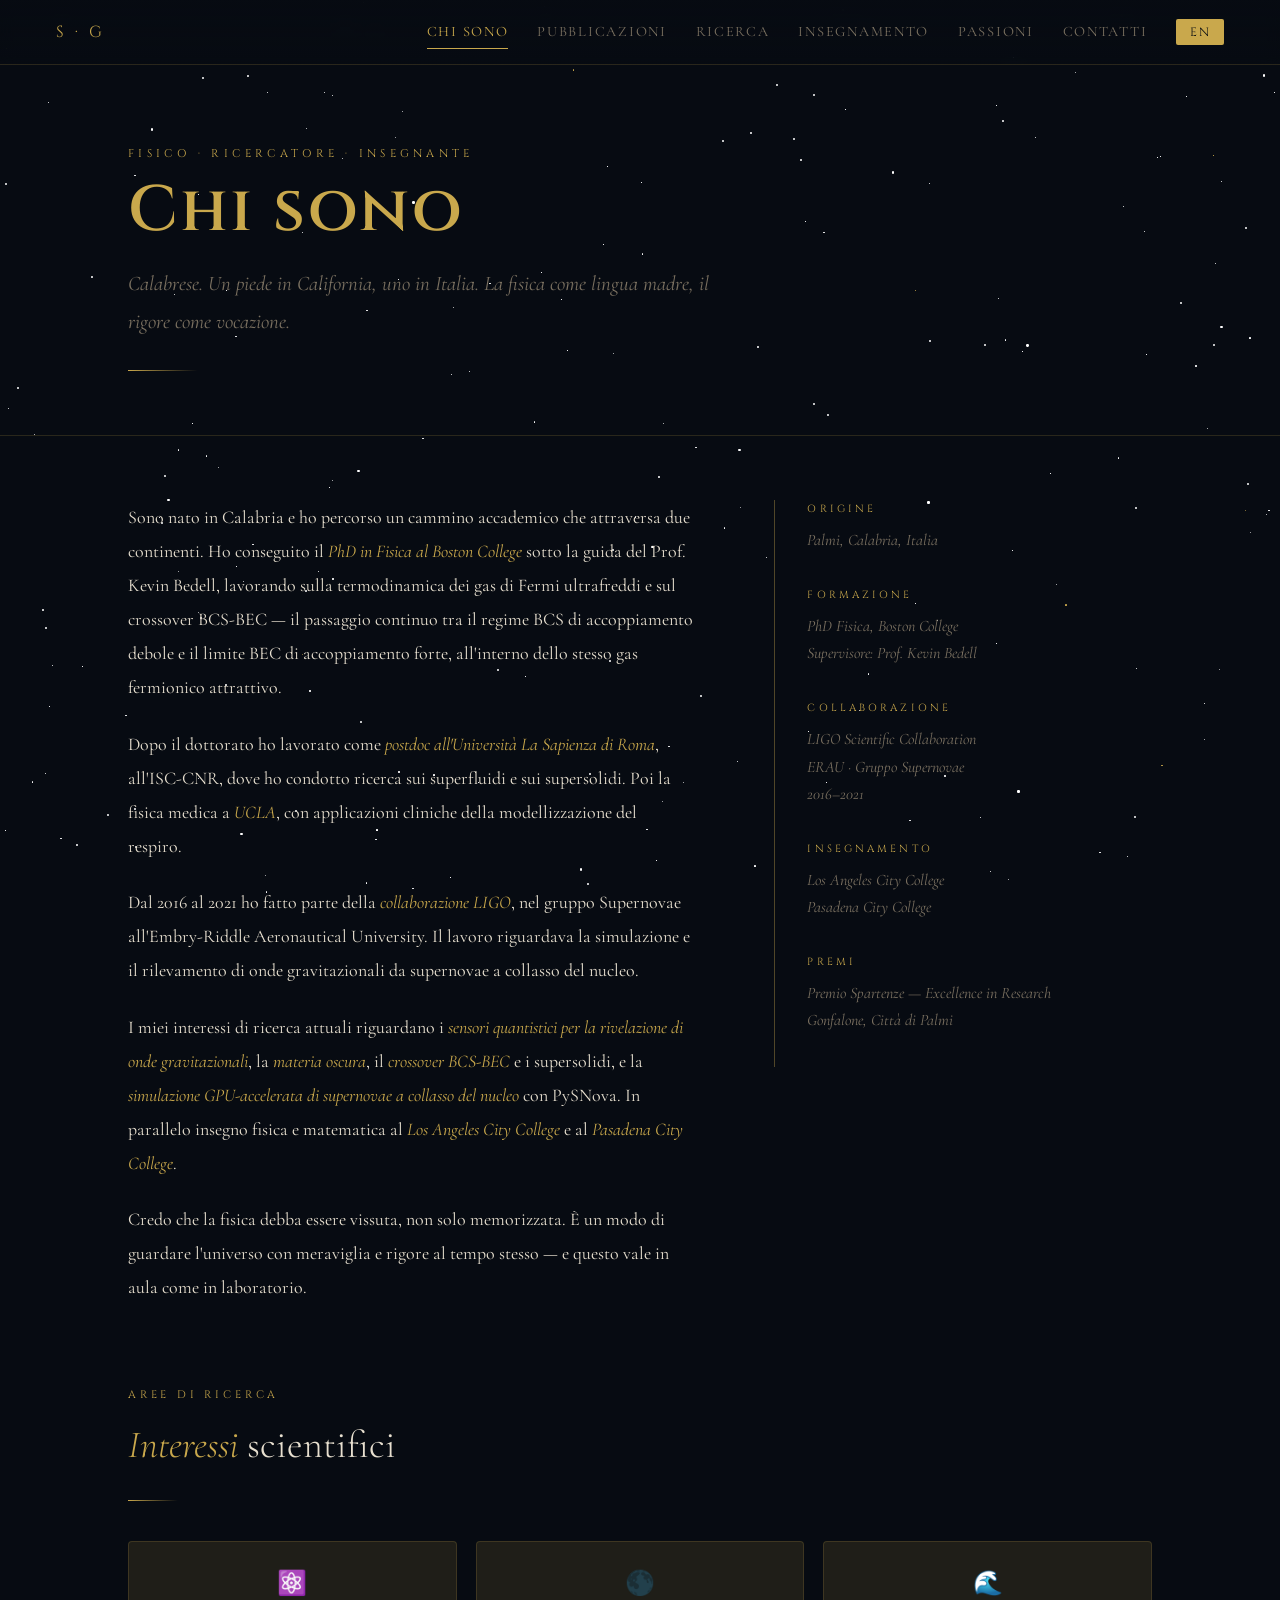
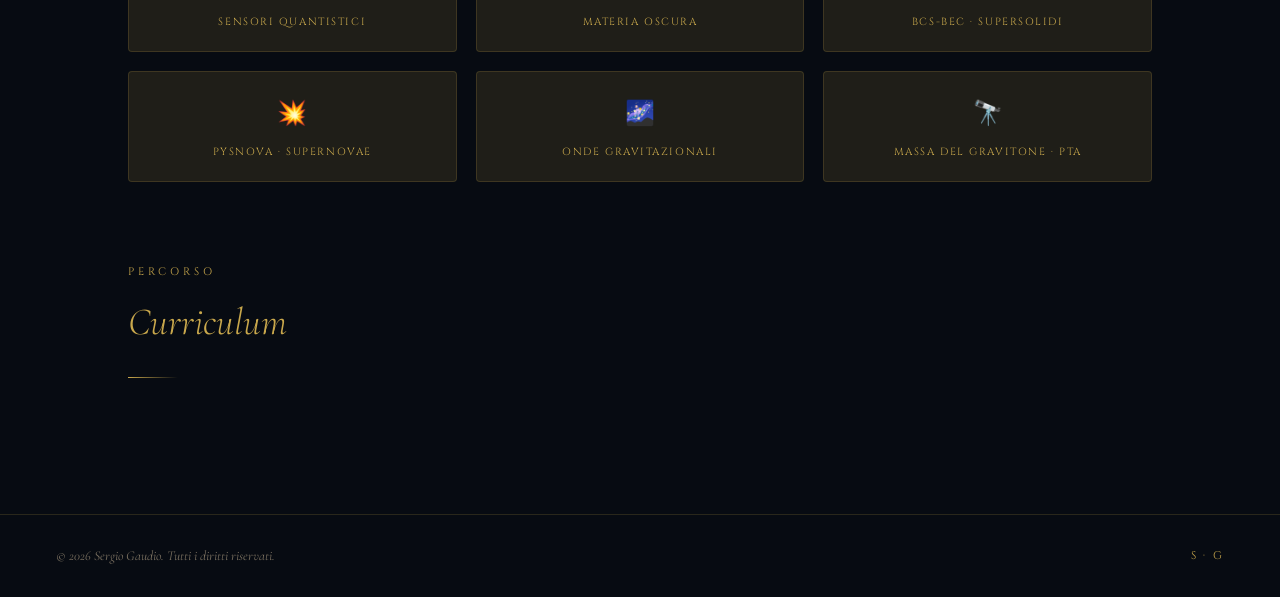
==== about.html @ cd394ae9 "Add files via upload" ====
<!DOCTYPE html>
<html lang="it" data-lang="it">
<head>
<meta charset="UTF-8">
<meta name="viewport" content="width=device-width, initial-scale=1.0">
<title>Chi sono — Sergio Gaudio</title>
<link rel="stylesheet" href="style.css">
<style>
.bio-grid {
  display:grid; grid-template-columns:1.5fr 1fr;
  gap:5rem; align-items:start; margin-bottom:5rem;
}
.bio-text p {
  font-family:'Cormorant Garamond',serif; font-size:1.12rem;
  color:var(--text); line-height:1.9; margin-bottom:1.4rem;
}
.bio-text p:last-child { margin-bottom:0; }
.bio-text em { color:var(--gold); font-style:italic; }

.bio-aside {
  border-left:1px solid var(--border2); padding-left:2rem;
  position:sticky; top:7rem;
}
.aside-block { margin-bottom:2rem; }
.aside-label {
  font-family:'Cinzel',serif; font-size:0.65rem; letter-spacing:0.3em;
  color:var(--gold); text-transform:uppercase; margin-bottom:0.5rem;
}
.aside-val {
  font-family:'Cormorant Garamond',serif; font-size:1rem;
  color:var(--text-dim); font-style:italic; line-height:1.7;
}

/* Timeline */
.cv-section { margin-top:5rem; }
.cv-head {
  font-family:'Cinzel',serif; font-size:0.68rem; letter-spacing:0.35em;
  color:var(--gold); text-transform:uppercase; margin-bottom:0.4rem;
}
.cv-title {
  font-family:'Cormorant Garamond',serif; font-size:clamp(1.6rem,3vw,2.4rem);
  font-weight:300; color:var(--text); margin-bottom:0.3rem;
}
.cv-title em { color:var(--gold); font-style:italic; }
.cv-rule { width:50px; height:1px; background:linear-gradient(to right,var(--gold),transparent); margin:1.2rem 0 2.5rem; }

.timeline { position:relative; padding-left:2.8rem; }
.timeline::before {
  content:''; position:absolute; left:0.6rem; top:0.5rem; bottom:0.5rem;
  width:1px; background:linear-gradient(to bottom,var(--gold),rgba(201,168,76,0.05));
}
.tl-item {
  position:relative; margin-bottom:2.5rem;
  opacity:0; transform:translateX(-14px);
  transition:opacity 0.55s ease, transform 0.55s ease;
}
.tl-item.in { opacity:1; transform:none; }
.tl-dot {
  position:absolute; left:-2.8rem; top:0.45rem;
  width:11px; height:11px; border-radius:50%;
  border:2px solid var(--gold); background:var(--bg); transition:background 0.3s;
}
.tl-item:hover .tl-dot { background:var(--gold); }
.tl-yr {
  font-family:'Cinzel',serif; font-size:0.65rem; letter-spacing:0.2em;
  color:var(--gold); text-transform:uppercase; margin-bottom:0.15rem;
}
.tl-role {
  font-family:'Cormorant Garamond',serif; font-size:1.15rem;
  font-weight:500; color:var(--text); margin-bottom:0.12rem;
}
.tl-where {
  font-family:'Cormorant Garamond',serif; font-style:italic;
  font-size:0.95rem; color:var(--text-dim);
}

/* Research fields */
.fields-grid {
  display:grid; grid-template-columns:repeat(3,1fr);
  gap:1.2rem; margin-top:2.5rem;
}
.field-tag {
  border:1px solid var(--border); border-radius:4px;
  padding:1.2rem 1.4rem; text-align:center;
  transition:all 0.3s; background:var(--gold-dim);
}
.field-tag:hover { border-color:var(--border2); background:rgba(201,168,76,0.18); }
.field-icon { font-size:1.5rem; margin-bottom:0.5rem; }
.field-name {
  font-family:'Cinzel',serif; font-size:0.65rem; letter-spacing:0.15em;
  color:var(--gold); text-transform:uppercase;
}

@media(max-width:900px) {
  .bio-grid { grid-template-columns:1fr; gap:3rem; }
  .bio-aside { border-left:none; border-top:1px solid var(--border2); padding-left:0; padding-top:2rem; position:static; }
  .fields-grid { grid-template-columns:1fr 1fr; }
}
@media(max-width:560px) { .fields-grid { grid-template-columns:1fr; } }
</style>
</head>
<body>
<div id="stars"></div>

<nav>
  <a class="nav-logo" href="index.html">S · G</a>
  <div class="nav-links">
    <a href="about.html" class="active" data-it="Chi sono" data-en="About">Chi sono</a>
    <a href="publications.html" data-it="Pubblicazioni" data-en="Publications">Pubblicazioni</a>
    <a href="research.html" data-it="Ricerca" data-en="Research">Ricerca</a>
    <a href="teaching.html" data-it="Insegnamento" data-en="Teaching">Insegnamento</a>
    <a href="passions.html" data-it="Passioni" data-en="Passions">Passioni</a>
    <a href="contact.html" data-it="Contatti" data-en="Contact">Contatti</a>
    <button class="lang-btn" id="lang-toggle">EN</button>
  </div>
</nav>

<div class="page-hero">
  <div class="page-eyebrow" data-it="Fisico · Ricercatore · Insegnante" data-en="Physicist · Researcher · Educator">Fisico · Ricercatore · Insegnante</div>
  <h1 class="page-title" data-it="<span>Chi sono</span>" data-en="<span>About me</span>"><span>Chi sono</span></h1>
  <p class="page-subtitle"
     data-it="Calabrese. Un piede in California, uno in Italia. La fisica come lingua madre, il rigore come vocazione."
     data-en="From Calabria. One foot in California, one in Italy. Physics as a mother tongue, rigour as a vocation.">
    Calabrese. Un piede in California, uno in Italia. La fisica come lingua madre, il rigore come vocazione.
  </p>
  <div class="page-rule"></div>
</div>

<div class="page-content">

  <div class="bio-grid">
    <div class="bio-text reveal">
      <p data-it="Sono nato in Calabria e ho percorso un cammino accademico che attraversa due continenti. Ho conseguito il <em>PhD in Fisica al Boston College</em> sotto la guida del Prof. Kevin Bedell, lavorando sulla termodinamica dei gas di Fermi ultrafreddi e sul crossover BCS-BEC — il passaggio continuo tra il regime BCS di accoppiamento debole e il limite BEC di accoppiamento forte, all'interno dello stesso gas fermionico attrattivo."
         data-en="I was born in Calabria and followed an academic path across two continents. I earned my <em>PhD in Physics at Boston College</em> under Prof. Kevin Bedell, working on the thermodynamics of ultracold Fermi gases and the BCS-BEC crossover — the continuous evolution between the weak-coupling BCS regime and the strong-coupling BEC limit within the same attractive Fermi gas.">
        Sono nato in Calabria e ho percorso un cammino accademico che attraversa due continenti. Ho conseguito il <em>PhD in Fisica al Boston College</em> sotto la guida del Prof. Kevin Bedell, lavorando sulla termodinamica dei gas di Fermi ultrafreddi e sul crossover BCS-BEC — il passaggio continuo tra il regime BCS di accoppiamento debole e il limite BEC di accoppiamento forte, all'interno dello stesso gas fermionico attrattivo.
      </p>
      <p data-it="Dopo il dottorato ho lavorato come <em>postdoc all'Università La Sapienza di Roma</em>, all'ISC-CNR, dove ho condotto ricerca sui superfluidi e sui supersolidi. Poi la fisica medica a <em>UCLA</em>, con applicazioni cliniche della modellizzazione del respiro."
         data-en="After my doctorate I worked as a <em>postdoc at Università La Sapienza in Rome</em>, at ISC-CNR, working on superfluids and supersolids. Then medical physics at <em>UCLA</em>, with clinical applications of breathing motion modelling.">
        Dopo il dottorato ho lavorato come <em>postdoc all'Università La Sapienza di Roma</em>, all'ISC-CNR, dove ho condotto ricerca sui superfluidi e sui supersolidi. Poi la fisica medica a <em>UCLA</em>, con applicazioni cliniche della modellizzazione del respiro.
      </p>
      <p data-it="Dal 2016 al 2021 ho fatto parte della <em>collaborazione LIGO</em>, nel gruppo Supernovae all'Embry-Riddle Aeronautical University. Il lavoro riguardava la simulazione e il rilevamento di onde gravitazionali da supernovae a collasso del nucleo."
         data-en="From 2016 to 2021 I was part of the <em>LIGO collaboration</em>, in the Supernovae group at Embry-Riddle Aeronautical University. The work concerned the simulation and detection of gravitational waves from core-collapse supernovae.">
        Dal 2016 al 2021 ho fatto parte della <em>collaborazione LIGO</em>, nel gruppo Supernovae all'Embry-Riddle Aeronautical University. Il lavoro riguardava la simulazione e il rilevamento di onde gravitazionali da supernovae a collasso del nucleo.
      </p>
      <p data-it="I miei interessi di ricerca attuali riguardano i <em>sensori quantistici per la rivelazione di onde gravitazionali</em>, la <em>materia oscura</em>, il <em>crossover BCS-BEC</em> e i supersolidi, e la <em>simulazione GPU-accelerata di supernovae a collasso del nucleo</em> con PySNova. In parallelo insegno fisica e matematica al <em>Los Angeles City College</em> e al <em>Pasadena City College</em>."
         data-en="My current research interests include <em>quantum sensors for gravitational wave detection</em>, <em>dark matter</em>, the <em>BCS-BEC crossover</em> and supersolids, and <em>GPU-accelerated core-collapse supernova simulation</em> with PySNova. Alongside this I teach physics and mathematics at <em>Los Angeles City College</em> and <em>Pasadena City College</em>.">
        I miei interessi di ricerca attuali riguardano i <em>sensori quantistici per la rivelazione di onde gravitazionali</em>, la <em>materia oscura</em>, il <em>crossover BCS-BEC</em> e i supersolidi, e la <em>simulazione GPU-accelerata di supernovae a collasso del nucleo</em> con PySNova. In parallelo insegno fisica e matematica al <em>Los Angeles City College</em> e al <em>Pasadena City College</em>.
      </p>
      <p data-it="Credo che la fisica debba essere vissuta, non solo memorizzata. È un modo di guardare l'universo con meraviglia e rigore al tempo stesso — e questo vale in aula come in laboratorio."
         data-en="I believe physics should be lived, not merely memorised. It is a way of seeing the universe with both wonder and rigour — and this holds in the classroom as much as in the laboratory.">
        Credo che la fisica debba essere vissuta, non solo memorizzata. È un modo di guardare l'universo con meraviglia e rigore al tempo stesso — e questo vale in aula come in laboratorio.
      </p>
    </div>

    <div class="bio-aside reveal">
      <div class="aside-block">
        <div class="aside-label" data-it="Origine" data-en="Origin">Origine</div>
        <div class="aside-val">Palmi, Calabria, Italia</div>
      </div>
      <div class="aside-block">
        <div class="aside-label" data-it="Formazione" data-en="Education">Formazione</div>
        <div class="aside-val" data-it="PhD Fisica, Boston College<br>Supervisore: Prof. Kevin Bedell" data-en="PhD Physics, Boston College<br>Advisor: Prof. Kevin Bedell">PhD Fisica, Boston College<br>Supervisore: Prof. Kevin Bedell</div>
      </div>
      <div class="aside-block">
        <div class="aside-label" data-it="Collaborazione" data-en="Collaboration">Collaborazione</div>
        <div class="aside-val" data-it="LIGO Scientific Collaboration<br>ERAU · Gruppo Supernovae<br>2016–2021" data-en="LIGO Scientific Collaboration<br>ERAU · Supernovae group<br>2016–2021">LIGO Scientific Collaboration<br>ERAU · Gruppo Supernovae<br>2016–2021</div>
      </div>
      <div class="aside-block">
        <div class="aside-label" data-it="Insegnamento" data-en="Teaching">Insegnamento</div>
        <div class="aside-val" data-it="Los Angeles City College<br>Pasadena City College" data-en="Los Angeles City College<br>Pasadena City College">Los Angeles City College<br>Pasadena City College</div>
      </div>
      <div class="aside-block">
        <div class="aside-label" data-it="Premi" data-en="Awards">Premi</div>
        <div class="aside-val" data-it="Premio Spartenze — Excellence in Research<br>Gonfalone, Città di Palmi" data-en="Premio Spartenze — Excellence in Research<br>Gonfalone, City of Palmi">Premio Spartenze — Excellence in Research<br>Gonfalone, Città di Palmi</div>
      </div>
    </div>
  </div>

  <!-- RESEARCH FIELDS -->
  <div class="cv-head reveal" data-it="Aree di ricerca" data-en="Research areas">Aree di ricerca</div>
  <div class="cv-title reveal" data-it="<em>Interessi</em> scientifici" data-en="Scientific <em>interests</em>"><em>Interessi</em> scientifici</div>
  <div class="cv-rule"></div>
  <div class="fields-grid">
    <div class="field-tag reveal">
      <div class="field-icon">⚛️</div>
      <div class="field-name" data-it="Sensori quantistici" data-en="Quantum sensors">Sensori quantistici</div>
    </div>
    <div class="field-tag reveal">
      <div class="field-icon">🌑</div>
      <div class="field-name" data-it="Materia oscura" data-en="Dark matter">Materia oscura</div>
    </div>
    <div class="field-tag reveal">
      <div class="field-icon">🌊</div>
      <div class="field-name" data-it="BCS-BEC · Supersolidi" data-en="BCS-BEC · Supersolids">BCS-BEC · Supersolidi</div>
    </div>
    <div class="field-tag reveal">
      <div class="field-icon">💥</div>
      <div class="field-name" data-it="PySNova · Supernovae" data-en="PySNova · Supernovae">PySNova · Supernovae</div>
    </div>
    <div class="field-tag reveal">
      <div class="field-icon">🌌</div>
      <div class="field-name" data-it="Onde gravitazionali" data-en="Gravitational waves">Onde gravitazionali</div>
    </div>
    <div class="field-tag reveal">
      <div class="field-icon">🔭</div>
      <div class="field-name" data-it="Massa del gravitone · PTA" data-en="Graviton mass · PTA">Massa del gravitone · PTA</div>
    </div>
  </div>

  <!-- TIMELINE -->
  <div class="cv-section">
    <div class="cv-head reveal" data-it="Percorso" data-en="Path">Percorso</div>
    <div class="cv-title reveal"><em>Curriculum</em></div>
    <div class="cv-rule"></div>
    <div class="timeline">
    </div>
  </div>

</div>

<footer>
  <div class="footer-copy" data-it="© 2026 Sergio Gaudio. Tutti i diritti riservati." data-en="© 2026 Sergio Gaudio. All rights reserved.">© 2026 Sergio Gaudio. Tutti i diritti riservati.</div>
  <div class="footer-sig">S · G</div>
</footer>

<script src="main.js"></script>
<script>
const tlObs = new IntersectionObserver(entries => {
  entries.forEach((e, i) => {
    if (e.isIntersecting) setTimeout(() => e.target.classList.add('in'), i * 100);
  });
}, { threshold: 0.1 });
document.querySelectorAll('.tl-item').forEach(el => tlObs.observe(el));
</script>
</body>
</html>
---- style.css ----
@import url('https://fonts.googleapis.com/css2?family=Cormorant+Garamond:ital,wght@0,300;0,400;0,600;1,300;1,400&family=Cinzel:wght@400;600&family=EB+Garamond:ital,wght@0,400;0,500;1,400&display=swap');

:root {
  --gold: #c9a84c;
  --gold-light: #e8c97a;
  --gold-dim: rgba(201,168,76,0.12);
  --bg: #070b12;
  --bg2: #0b1220;
  --text: #e8e0d0;
  --text-dim: #7a7060;
  --accent: #4a8fa8;
  --border: rgba(201,168,76,0.18);
  --border2: rgba(201,168,76,0.38);
}
* { margin:0; padding:0; box-sizing:border-box; }
html { scroll-behavior:smooth; }
body {
  background: var(--bg);
  color: var(--text);
  font-family: 'EB Garamond', Georgia, serif;
  font-size: 18px;
  line-height: 1.82;
  overflow-x: hidden;
}

/* STARS */
#stars { position: fixed; inset: 0; z-index: 0; pointer-events: none; overflow: hidden; }
.star {
  position: absolute; border-radius: 50%; background: white;
  animation: twinkle var(--dur,4s) ease-in-out infinite;
  animation-delay: var(--del,0s);
}
@keyframes twinkle {
  0%,100% { opacity: var(--op,0.5); transform: scale(1); }
  50% { opacity: 0.06; transform: scale(0.6); }
}

/* NAV */
nav {
  position: fixed; top:0; left:0; right:0; z-index:100;
  display: flex; justify-content: space-between; align-items: center;
  padding: 1.1rem 3.5rem;
  background: linear-gradient(to bottom, rgba(7,11,18,0.98), rgba(7,11,18,0.7));
  border-bottom: 1px solid var(--border);
  backdrop-filter: blur(8px);
}
.nav-logo {
  font-family: 'Cinzel', serif; font-size: 1rem; letter-spacing: 0.22em;
  color: var(--gold); text-decoration: none;
}
.nav-links { display: flex; gap: 1.8rem; align-items: center; }
.nav-links a {
  font-family: 'Cormorant Garamond', serif; font-size: 0.9rem;
  letter-spacing: 0.12em; color: var(--text-dim); text-decoration: none;
  text-transform: uppercase; transition: color 0.3s; position: relative;
}
.nav-links a:hover, .nav-links a.active { color: var(--gold); }
.nav-links a.active::after {
  content:''; position:absolute; bottom:-4px; left:0; right:0;
  height:1px; background: var(--gold);
}
.lang-btn {
  font-family: 'Cinzel', serif; font-size: 0.75rem; letter-spacing: 0.15em;
  color: var(--bg); background: var(--gold); border: none; cursor: pointer;
  padding: 0.32rem 0.85rem; border-radius: 2px; transition: background 0.3s;
}
.lang-btn:hover { background: var(--gold-light); }

/* PAGE HERO */
.page-hero {
  position: relative; z-index:1;
  padding: 9rem 10vw 4rem;
  border-bottom: 1px solid var(--border);
}
.page-eyebrow {
  font-family: 'Cinzel', serif; font-size: 0.7rem; letter-spacing: 0.38em;
  color: var(--gold); text-transform: uppercase; margin-bottom: 0.8rem;
}
.page-title {
  font-family: 'Cinzel', serif;
  font-size: clamp(2.2rem, 5vw, 4.5rem);
  font-weight: 600; letter-spacing: 0.04em;
  color: var(--text); line-height: 1.08;
}
.page-title span { color: var(--gold); }
.page-subtitle {
  font-family: 'Cormorant Garamond', serif;
  font-size: clamp(1rem, 1.8vw, 1.3rem);
  font-style: italic; color: var(--text-dim);
  max-width: 600px; margin-top: 1.2rem;
}
.page-rule {
  width: 70px; height: 1px;
  background: linear-gradient(to right, var(--gold), transparent);
  margin: 1.8rem 0 0;
}

/* CONTENT */
.page-content { position: relative; z-index:1; padding: 4rem 10vw 6rem; }

/* SECTION LABELS */
.s-label {
  font-family: 'Cinzel', serif; font-size: 0.68rem; letter-spacing: 0.35em;
  color: var(--gold); text-transform: uppercase; margin-bottom: 0.5rem;
}
.s-title {
  font-family: 'Cormorant Garamond', serif;
  font-size: clamp(1.6rem, 3vw, 2.4rem); font-weight: 300; color: var(--text);
}
.s-title em { color: var(--gold); font-style: italic; }
.s-rule {
  width: 50px; height: 1px;
  background: linear-gradient(to right, var(--gold), transparent);
  margin: 1.2rem 0 2.2rem;
}

/* CARDS */
.cards-grid { display: grid; grid-template-columns: repeat(auto-fit, minmax(300px,1fr)); gap: 1.8rem; }
.card {
  border: 1px solid var(--border);
  background: linear-gradient(140deg, rgba(15,24,40,0.85), rgba(7,11,18,0.95));
  padding: 2rem 1.8rem; border-radius: 4px;
  transition: border-color 0.3s, transform 0.35s;
  position: relative; overflow: hidden;
}
.card::before {
  content:''; position:absolute; top:0; left:0; right:0; height:2px;
  background: linear-gradient(to right, var(--gold), var(--accent));
  opacity:0; transition: opacity 0.35s;
}
.card:hover { border-color: var(--border2); transform: translateY(-4px); }
.card:hover::before { opacity:1; }
.card-icon { font-size:1.7rem; margin-bottom:0.9rem; }
.card-title {
  font-family: 'Cormorant Garamond', serif; font-size:1.25rem; font-weight:600;
  color: var(--gold-light); margin-bottom:0.4rem;
}
.card-sub {
  font-family: 'Cinzel', serif; font-size:0.75rem; letter-spacing:0.07em;
  color: var(--accent); margin-bottom:0.8rem;
}
.card p { font-size:0.97rem; color: var(--text-dim); line-height:1.72; }
.card-tag {
  display:inline-block; margin-top:1rem;
  font-family:'Cinzel',serif; font-size:0.6rem; letter-spacing:0.18em;
  color: var(--gold); border:1px solid var(--border); padding:0.18rem 0.7rem;
  border-radius:2px; text-transform:uppercase;
}

/* BLOCKS */
.block {
  border: 1px solid var(--border); border-radius:4px;
  padding: 2rem 1.8rem; margin-bottom: 1.5rem;
}
.block-title {
  font-family:'Cinzel',serif; font-size:0.85rem; letter-spacing:0.15em;
  color: var(--gold); margin-bottom:0.25rem;
}
.block-sub {
  font-family:'Cormorant Garamond',serif; font-size:0.9rem;
  color: var(--text-dim); font-style:italic; margin-bottom:1.2rem;
}
.course-list { list-style:none; }
.course-list li {
  padding:0.45rem 0; border-bottom:1px solid rgba(201,168,76,0.08);
  font-size:0.97rem; color: var(--text);
  display:flex; align-items:center; gap:0.7rem;
}
.course-list li::before { content:'◆'; font-size:0.4rem; color:var(--gold); flex-shrink:0; }
.course-list li:last-child { border-bottom:none; }

/* FOOTER */
footer {
  position:relative; z-index:1; border-top:1px solid var(--border);
  padding:1.8rem 3.5rem; display:flex; justify-content:space-between; align-items:center;
}
.footer-copy { font-family:'Cormorant Garamond',serif; font-size:0.85rem; color:var(--text-dim); font-style:italic; }
.footer-sig { font-family:'Cinzel',serif; font-size:0.7rem; letter-spacing:0.2em; color:var(--gold); }

/* REVEAL */
.reveal { opacity:0; transform:translateY(28px); transition: opacity 0.7s ease, transform 0.7s ease; }
.reveal.visible { opacity:1; transform:translateY(0); }

/* RESPONSIVE */
@media (max-width:900px) {
  nav { padding:1rem 1.5rem; }
  .nav-links a { display:none; }
  .page-hero, .page-content { padding-left:6vw; padding-right:6vw; }
  footer { flex-direction:column; gap:0.5rem; text-align:center; }
}
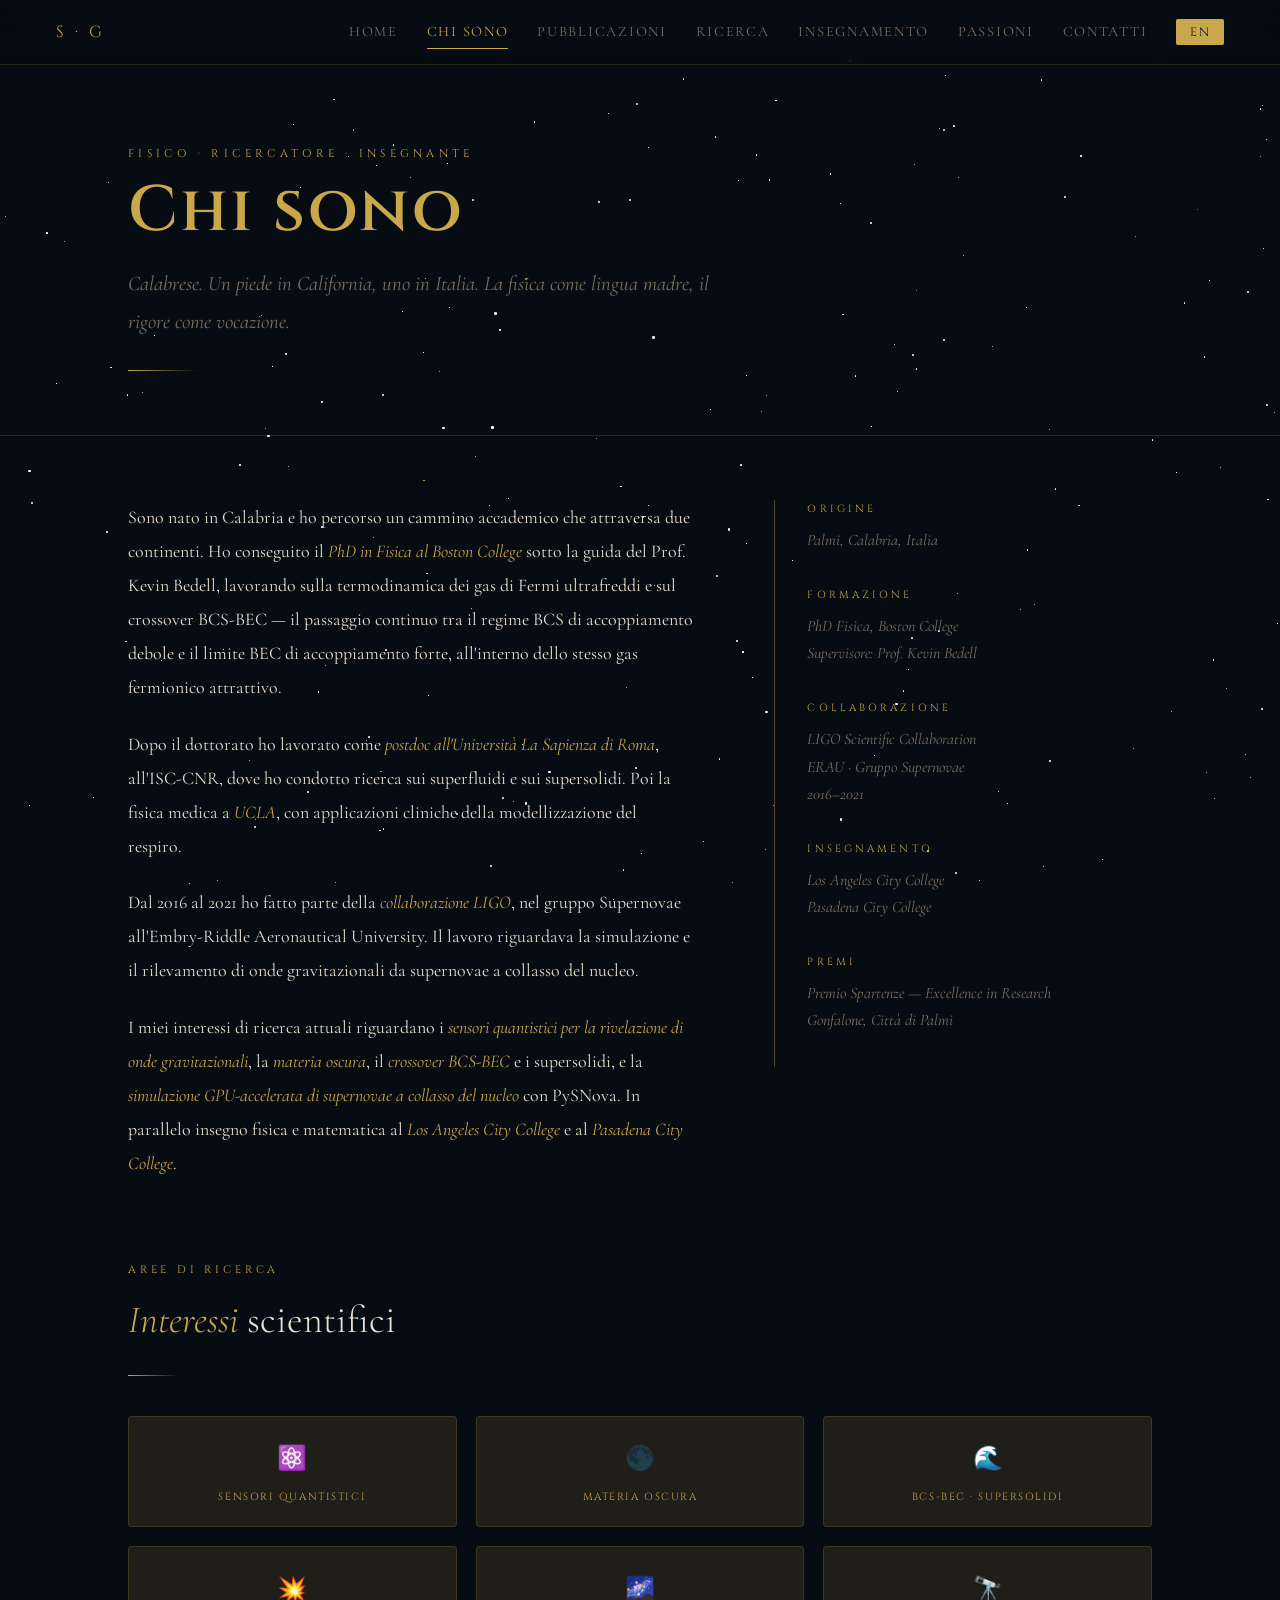
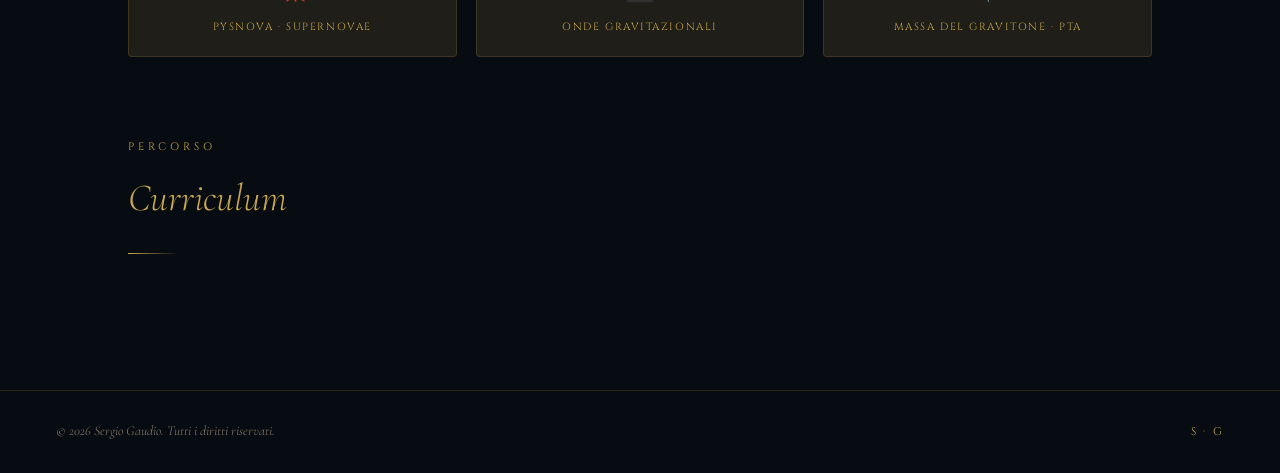
==== commit 54ce7c56: "Add files via upload" ====
--- a/about.html
+++ b/about.html
@@ -105,6 +105,7 @@
 <nav>
   <a class="nav-logo" href="index.html">S · G</a>
   <div class="nav-links">
+    <a href="index.html" data-it="Home" data-en="Home">Home</a>
     <a href="about.html" class="active" data-it="Chi sono" data-en="About">Chi sono</a>
     <a href="publications.html" data-it="Pubblicazioni" data-en="Publications">Pubblicazioni</a>
     <a href="research.html" data-it="Ricerca" data-en="Research">Ricerca</a>
@@ -146,10 +147,7 @@
          data-en="My current research interests include <em>quantum sensors for gravitational wave detection</em>, <em>dark matter</em>, the <em>BCS-BEC crossover</em> and supersolids, and <em>GPU-accelerated core-collapse supernova simulation</em> with PySNova. Alongside this I teach physics and mathematics at <em>Los Angeles City College</em> and <em>Pasadena City College</em>.">
         I miei interessi di ricerca attuali riguardano i <em>sensori quantistici per la rivelazione di onde gravitazionali</em>, la <em>materia oscura</em>, il <em>crossover BCS-BEC</em> e i supersolidi, e la <em>simulazione GPU-accelerata di supernovae a collasso del nucleo</em> con PySNova. In parallelo insegno fisica e matematica al <em>Los Angeles City College</em> e al <em>Pasadena City College</em>.
       </p>
-      <p data-it="Credo che la fisica debba essere vissuta, non solo memorizzata. È un modo di guardare l'universo con meraviglia e rigore al tempo stesso — e questo vale in aula come in laboratorio."
-         data-en="I believe physics should be lived, not merely memorised. It is a way of seeing the universe with both wonder and rigour — and this holds in the classroom as much as in the laboratory.">
-        Credo che la fisica debba essere vissuta, non solo memorizzata. È un modo di guardare l'universo con meraviglia e rigore al tempo stesso — e questo vale in aula come in laboratorio.
-      </p>
+
     </div>
 
     <div class="bio-aside reveal">
--- a/style.css
+++ b/style.css
@@ -188,3 +188,45 @@
   .page-hero, .page-content { padding-left:6vw; padding-right:6vw; }
   footer { flex-direction:column; gap:0.5rem; text-align:center; }
 }
+
+/* ── HAMBURGER MENU (mobile) ───────────────── */
+.hamburger {
+  display:none; flex-direction:column; justify-content:center;
+  gap:5px; background:none; border:none; cursor:pointer;
+  padding:6px; z-index:1001;
+}
+.hamburger span {
+  display:block; width:24px; height:2px;
+  background:var(--text); border-radius:2px;
+  transition:all 0.3s ease;
+}
+.hamburger.open span:nth-child(1) { transform:translateY(7px) rotate(45deg); }
+.hamburger.open span:nth-child(2) { opacity:0; }
+.hamburger.open span:nth-child(3) { transform:translateY(-7px) rotate(-45deg); }
+
+.mobile-menu {
+  display:none; position:fixed; inset:0; z-index:999;
+  background:rgba(7,11,18,0.97);
+  flex-direction:column; align-items:center; justify-content:center;
+  gap:2.5rem; opacity:0; transition:opacity 0.3s;
+}
+.mobile-menu.open { opacity:1; }
+.mobile-menu a {
+  font-family:'Cinzel',serif; font-size:1.4rem; letter-spacing:0.15em;
+  color:var(--text); text-decoration:none; text-transform:uppercase;
+  transition:color 0.2s;
+}
+.mobile-menu a:hover, .mobile-menu a.active { color:var(--gold); }
+.mobile-menu .lang-btn-mob {
+  font-family:'Cinzel',serif; font-size:0.8rem; letter-spacing:0.2em;
+  background:none; border:1px solid var(--border2); color:var(--gold);
+  padding:0.5rem 1.2rem; border-radius:2px; cursor:pointer; margin-top:1rem;
+}
+
+@media (max-width:900px) {
+  .nav-links a { display:none; }
+  .nav-links .lang-btn { display:none; }
+  .hamburger { display:flex; }
+  .mobile-menu { display:flex; pointer-events:none; }
+  .mobile-menu.open { pointer-events:all; }
+}
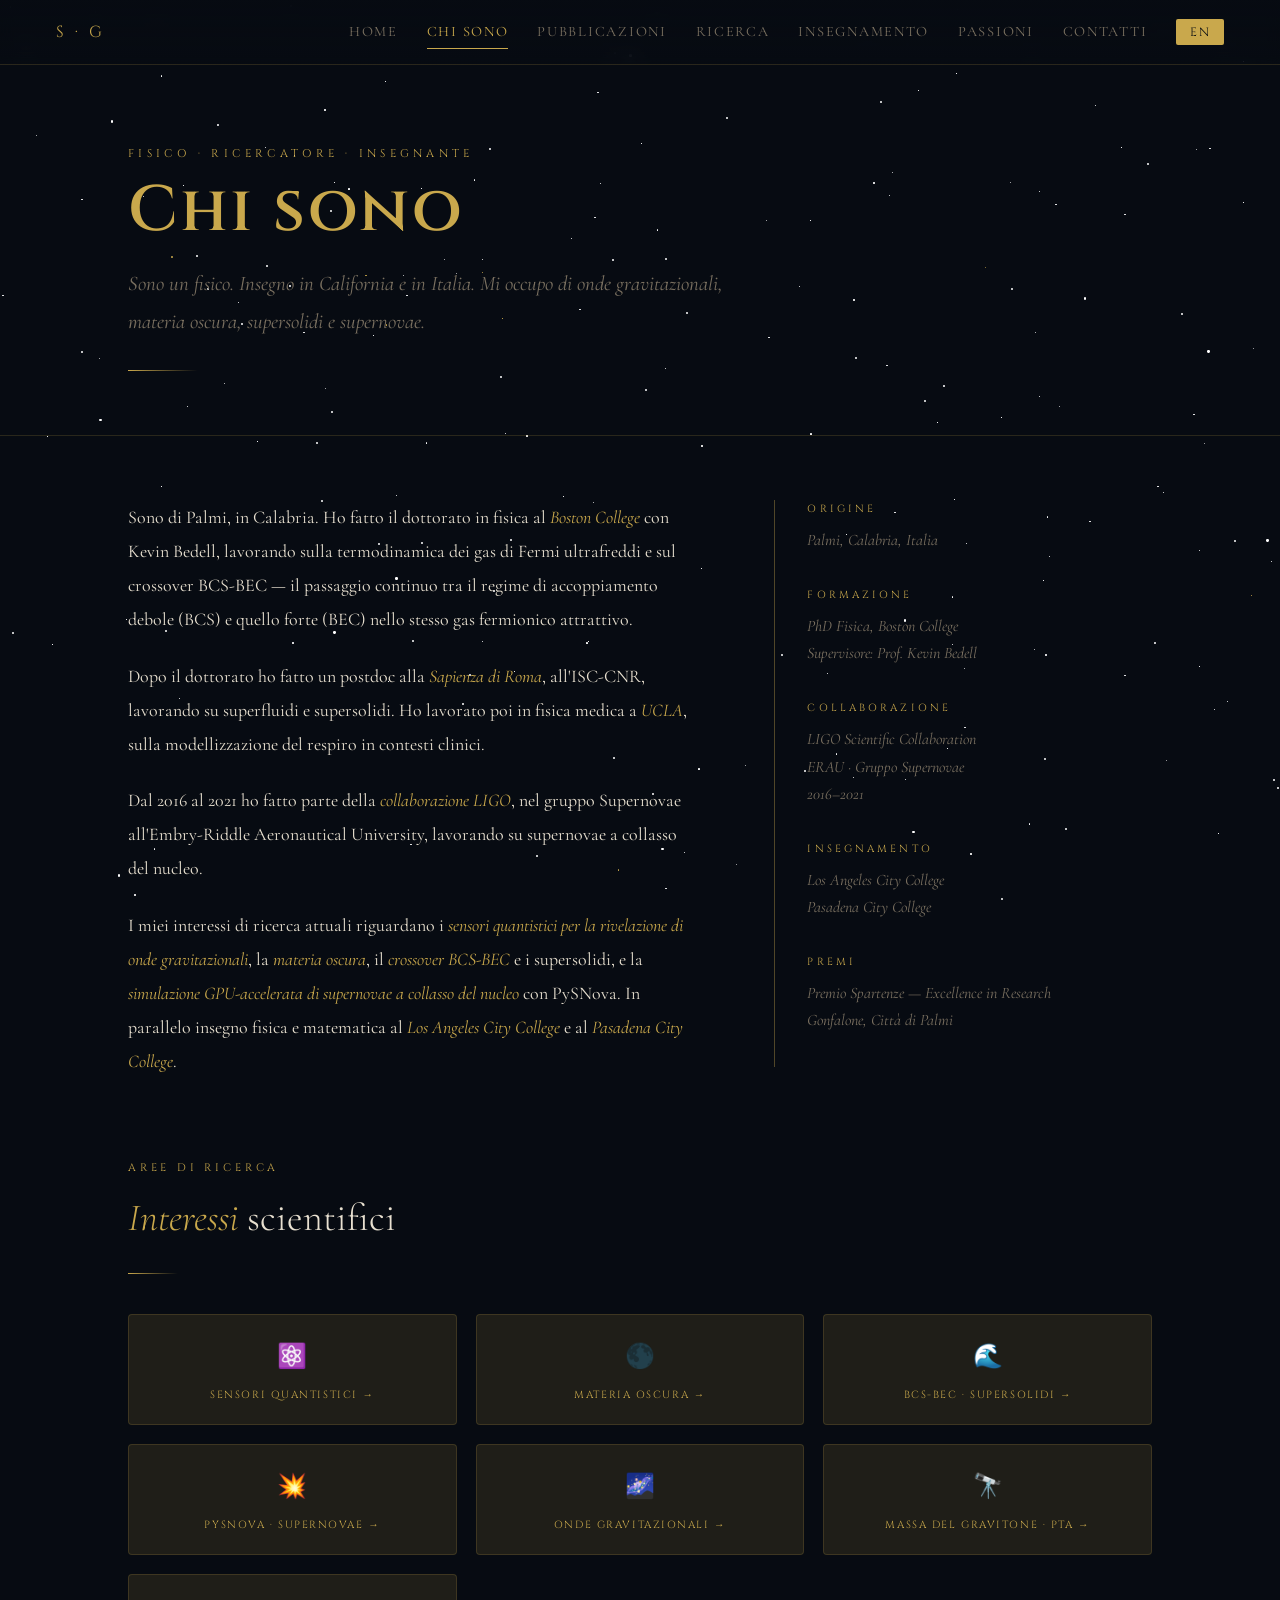
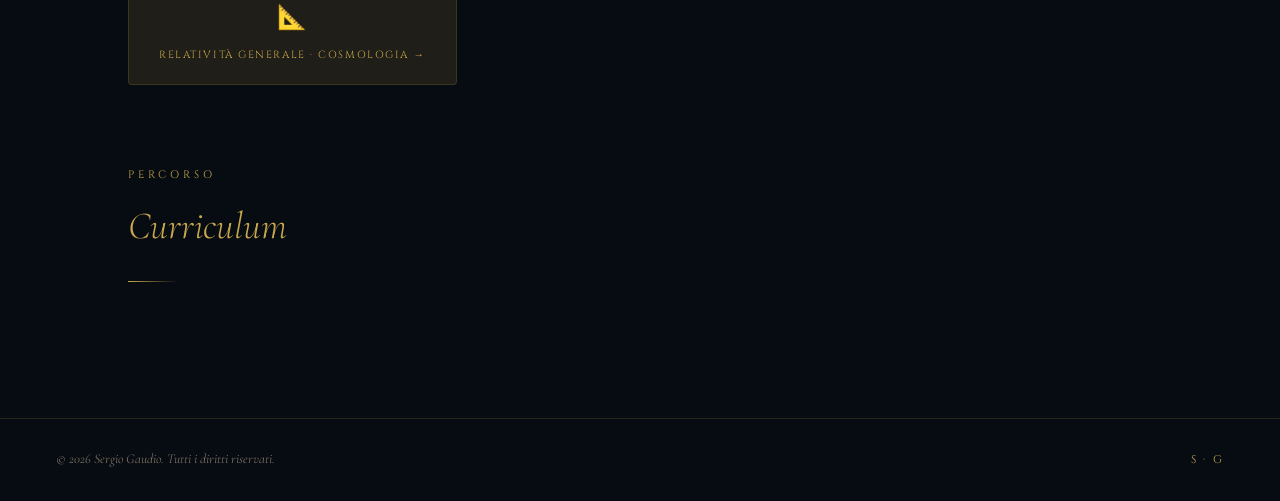
==== commit ec43dff3: "Add files via upload" ====
--- a/about.html
+++ b/about.html
@@ -4,6 +4,16 @@
 <meta charset="UTF-8">
 <meta name="viewport" content="width=device-width, initial-scale=1.0">
 <title>Chi sono — Sergio Gaudio</title>
+  <meta name="description" content="Sergio Gaudio: physicist from Palmi, Calabria. PhD at Boston College, postdoc at La Sapienza Rome and UCLA, LIGO collaboration 2016–2021. Teaching at LACC and Pasadena City College.">
+  <meta name="keywords" content="Sergio Gaudio biography, physicist, Boston College, La Sapienza, UCLA, LIGO collaboration, Los Angeles City College">
+  <meta name="author" content="Sergio Gaudio">
+  <meta name="robots" content="index, follow">
+  <meta property="og:type" content="website">
+  <meta property="og:site_name" content="Sergio Gaudio">
+  <meta property="og:locale" content="it_IT">
+  <meta property="og:title" content="Chi sono — Sergio Gaudio">
+  <meta property="og:description" content="Sergio Gaudio: physicist from Palmi, Calabria. PhD at Boston College, postdoc at La Sapienza Rome and UCLA, LIGO collaboration 2016–2021. Teaching at LACC and Pasadena City College.">
+  <meta property="og:url" content="https://gaudios.github.io/sergiogaudio/about.html">
 <link rel="stylesheet" href="style.css">
 <style>
 .bio-grid {
@@ -120,9 +130,9 @@
   <div class="page-eyebrow" data-it="Fisico · Ricercatore · Insegnante" data-en="Physicist · Researcher · Educator">Fisico · Ricercatore · Insegnante</div>
   <h1 class="page-title" data-it="<span>Chi sono</span>" data-en="<span>About me</span>"><span>Chi sono</span></h1>
   <p class="page-subtitle"
-     data-it="Calabrese. Un piede in California, uno in Italia. La fisica come lingua madre, il rigore come vocazione."
-     data-en="From Calabria. One foot in California, one in Italy. Physics as a mother tongue, rigour as a vocation.">
-    Calabrese. Un piede in California, uno in Italia. La fisica come lingua madre, il rigore come vocazione.
+     data-it="Sono un fisico. Insegno in California e in Italia. Mi occupo di onde gravitazionali, materia oscura, supersolidi e supernovae."
+     data-en="I am a physicist. I teach in California and in Italy. My research is on gravitational waves, dark matter, supersolids, and supernovae.">
+    Sono un fisico. Insegno in California e in Italia. Mi occupo di onde gravitazionali, materia oscura, supersolidi e supernovae.
   </p>
   <div class="page-rule"></div>
 </div>
@@ -131,20 +141,20 @@
 
   <div class="bio-grid">
     <div class="bio-text reveal">
-      <p data-it="Sono nato in Calabria e ho percorso un cammino accademico che attraversa due continenti. Ho conseguito il <em>PhD in Fisica al Boston College</em> sotto la guida del Prof. Kevin Bedell, lavorando sulla termodinamica dei gas di Fermi ultrafreddi e sul crossover BCS-BEC — il passaggio continuo tra il regime BCS di accoppiamento debole e il limite BEC di accoppiamento forte, all'interno dello stesso gas fermionico attrattivo."
-         data-en="I was born in Calabria and followed an academic path across two continents. I earned my <em>PhD in Physics at Boston College</em> under Prof. Kevin Bedell, working on the thermodynamics of ultracold Fermi gases and the BCS-BEC crossover — the continuous evolution between the weak-coupling BCS regime and the strong-coupling BEC limit within the same attractive Fermi gas.">
-        Sono nato in Calabria e ho percorso un cammino accademico che attraversa due continenti. Ho conseguito il <em>PhD in Fisica al Boston College</em> sotto la guida del Prof. Kevin Bedell, lavorando sulla termodinamica dei gas di Fermi ultrafreddi e sul crossover BCS-BEC — il passaggio continuo tra il regime BCS di accoppiamento debole e il limite BEC di accoppiamento forte, all'interno dello stesso gas fermionico attrattivo.
-      </p>
-      <p data-it="Dopo il dottorato ho lavorato come <em>postdoc all'Università La Sapienza di Roma</em>, all'ISC-CNR, dove ho condotto ricerca sui superfluidi e sui supersolidi. Poi la fisica medica a <em>UCLA</em>, con applicazioni cliniche della modellizzazione del respiro."
-         data-en="After my doctorate I worked as a <em>postdoc at Università La Sapienza in Rome</em>, at ISC-CNR, working on superfluids and supersolids. Then medical physics at <em>UCLA</em>, with clinical applications of breathing motion modelling.">
-        Dopo il dottorato ho lavorato come <em>postdoc all'Università La Sapienza di Roma</em>, all'ISC-CNR, dove ho condotto ricerca sui superfluidi e sui supersolidi. Poi la fisica medica a <em>UCLA</em>, con applicazioni cliniche della modellizzazione del respiro.
-      </p>
-      <p data-it="Dal 2016 al 2021 ho fatto parte della <em>collaborazione LIGO</em>, nel gruppo Supernovae all'Embry-Riddle Aeronautical University. Il lavoro riguardava la simulazione e il rilevamento di onde gravitazionali da supernovae a collasso del nucleo."
-         data-en="From 2016 to 2021 I was part of the <em>LIGO collaboration</em>, in the Supernovae group at Embry-Riddle Aeronautical University. The work concerned the simulation and detection of gravitational waves from core-collapse supernovae.">
-        Dal 2016 al 2021 ho fatto parte della <em>collaborazione LIGO</em>, nel gruppo Supernovae all'Embry-Riddle Aeronautical University. Il lavoro riguardava la simulazione e il rilevamento di onde gravitazionali da supernovae a collasso del nucleo.
+      <p data-it="Sono di Palmi, in Calabria. Ho fatto il dottorato in fisica al <em>Boston College</em> con Kevin Bedell, lavorando sulla termodinamica dei gas di Fermi ultrafreddi e sul crossover BCS-BEC — il passaggio continuo tra il regime di accoppiamento debole (BCS) e quello forte (BEC) nello stesso gas fermionico attrattivo."
+         data-en="I am from Palmi, in Calabria. I did my PhD in physics at <em>Boston College</em> with Kevin Bedell, working on the thermodynamics of ultracold Fermi gases and the BCS-BEC crossover — the smooth transition between the weak-coupling (BCS) and strong-coupling (BEC) regimes in the same attractive Fermi gas.">
+        Sono di Palmi, in Calabria. Ho fatto il dottorato in fisica al <em>Boston College</em> con Kevin Bedell, lavorando sulla termodinamica dei gas di Fermi ultrafreddi e sul crossover BCS-BEC — il passaggio continuo tra il regime di accoppiamento debole (BCS) e quello forte (BEC) nello stesso gas fermionico attrattivo.
+      </p>
+      <p data-it="Dopo il dottorato ho fatto un postdoc alla <em>Sapienza di Roma</em>, all'ISC-CNR, lavorando su superfluidi e supersolidi. Ho lavorato poi in fisica medica a <em>UCLA</em>, sulla modellizzazione del respiro in contesti clinici."
+         data-en="After my doctorate I was a postdoc at <em>La Sapienza in Rome</em>, at ISC-CNR, working on superfluids and supersolids. I then worked in medical physics at <em>UCLA</em>, on breathing motion modelling for clinical applications.">
+        Dopo il dottorato ho fatto un postdoc alla <em>Sapienza di Roma</em>, all'ISC-CNR, lavorando su superfluidi e supersolidi. Ho lavorato poi in fisica medica a <em>UCLA</em>, sulla modellizzazione del respiro in contesti clinici.
+      </p>
+      <p data-it="Dal 2016 al 2021 ho fatto parte della <em>collaborazione LIGO</em>, nel gruppo Supernovae all'Embry-Riddle Aeronautical University, lavorando su supernovae a collasso del nucleo."
+         data-en="From 2016 to 2021 I was part of the <em>LIGO collaboration</em>, in the Supernovae group at Embry-Riddle Aeronautical University, working on core-collapse supernovae.">
+        Dal 2016 al 2021 ho fatto parte della <em>collaborazione LIGO</em>, nel gruppo Supernovae all'Embry-Riddle Aeronautical University, lavorando su supernovae a collasso del nucleo.
       </p>
       <p data-it="I miei interessi di ricerca attuali riguardano i <em>sensori quantistici per la rivelazione di onde gravitazionali</em>, la <em>materia oscura</em>, il <em>crossover BCS-BEC</em> e i supersolidi, e la <em>simulazione GPU-accelerata di supernovae a collasso del nucleo</em> con PySNova. In parallelo insegno fisica e matematica al <em>Los Angeles City College</em> e al <em>Pasadena City College</em>."
-         data-en="My current research interests include <em>quantum sensors for gravitational wave detection</em>, <em>dark matter</em>, the <em>BCS-BEC crossover</em> and supersolids, and <em>GPU-accelerated core-collapse supernova simulation</em> with PySNova. Alongside this I teach physics and mathematics at <em>Los Angeles City College</em> and <em>Pasadena City College</em>.">
+         data-en="I currently work on <em>quantum sensors for gravitational waves</em>, <em>dark matter</em>, the <em>BCS-BEC crossover</em> and supersolids, and numerical simulation of supernovae (<em>PySNova</em>). I teach at <em>Los Angeles City College</em> and <em>Pasadena City College</em>.">
         I miei interessi di ricerca attuali riguardano i <em>sensori quantistici per la rivelazione di onde gravitazionali</em>, la <em>materia oscura</em>, il <em>crossover BCS-BEC</em> e i supersolidi, e la <em>simulazione GPU-accelerata di supernovae a collasso del nucleo</em> con PySNova. In parallelo insegno fisica e matematica al <em>Los Angeles City College</em> e al <em>Pasadena City College</em>.
       </p>
 
@@ -179,30 +189,34 @@
   <div class="cv-title reveal" data-it="<em>Interessi</em> scientifici" data-en="Scientific <em>interests</em>"><em>Interessi</em> scientifici</div>
   <div class="cv-rule"></div>
   <div class="fields-grid">
-    <div class="field-tag reveal">
+    <a class="field-tag" href="quantum-sensors.html" style="text-decoration:none;display:block;cursor:pointer;">
       <div class="field-icon">⚛️</div>
-      <div class="field-name" data-it="Sensori quantistici" data-en="Quantum sensors">Sensori quantistici</div>
-    </div>
-    <div class="field-tag reveal">
+      <div class="field-name" data-it="Sensori quantistici →" data-en="Quantum sensors →">Sensori quantistici →</div>
+    </a>
+    <a class="field-tag" href="dark-matter.html" style="text-decoration:none;display:block;cursor:pointer;">
       <div class="field-icon">🌑</div>
-      <div class="field-name" data-it="Materia oscura" data-en="Dark matter">Materia oscura</div>
-    </div>
-    <div class="field-tag reveal">
+      <div class="field-name" data-it="Materia oscura →" data-en="Dark matter →">Materia oscura →</div>
+    </a>
+    <a class="field-tag" href="bcs-bec.html" style="text-decoration:none;display:block;cursor:pointer;">
       <div class="field-icon">🌊</div>
-      <div class="field-name" data-it="BCS-BEC · Supersolidi" data-en="BCS-BEC · Supersolids">BCS-BEC · Supersolidi</div>
-    </div>
-    <div class="field-tag reveal">
+      <div class="field-name" data-it="BCS-BEC · Supersolidi →" data-en="BCS-BEC · Supersolids →">BCS-BEC · Supersolidi →</div>
+    </a>
+    <a class="field-tag" href="pysnova.html" style="text-decoration:none;display:block;cursor:pointer;">
       <div class="field-icon">💥</div>
-      <div class="field-name" data-it="PySNova · Supernovae" data-en="PySNova · Supernovae">PySNova · Supernovae</div>
-    </div>
-    <div class="field-tag reveal">
+      <div class="field-name" data-it="PySNova · Supernovae →" data-en="PySNova · Supernovae →">PySNova · Supernovae →</div>
+    </a>
+    <a class="field-tag" href="gravitational-waves.html" style="text-decoration:none;display:block;cursor:pointer;">
       <div class="field-icon">🌌</div>
-      <div class="field-name" data-it="Onde gravitazionali" data-en="Gravitational waves">Onde gravitazionali</div>
-    </div>
-    <div class="field-tag reveal">
+      <div class="field-name" data-it="Onde gravitazionali →" data-en="Gravitational waves →">Onde gravitazionali →</div>
+    </a>
+    <a class="field-tag" href="graviton-mass.html" style="text-decoration:none;display:block;cursor:pointer;">
       <div class="field-icon">🔭</div>
-      <div class="field-name" data-it="Massa del gravitone · PTA" data-en="Graviton mass · PTA">Massa del gravitone · PTA</div>
-    </div>
+      <div class="field-name" data-it="Massa del gravitone · PTA →" data-en="Graviton mass · PTA →">Massa del gravitone · PTA →</div>
+    </a>
+    <a class="field-tag" href="general-relativity.html" style="text-decoration:none;display:block;cursor:pointer;">
+      <div class="field-icon">📐</div>
+      <div class="field-name" data-it="Relatività generale · Cosmologia →" data-en="General relativity · Cosmology →">Relatività generale · Cosmologia →</div>
+    </a>
   </div>
 
   <!-- TIMELINE -->
